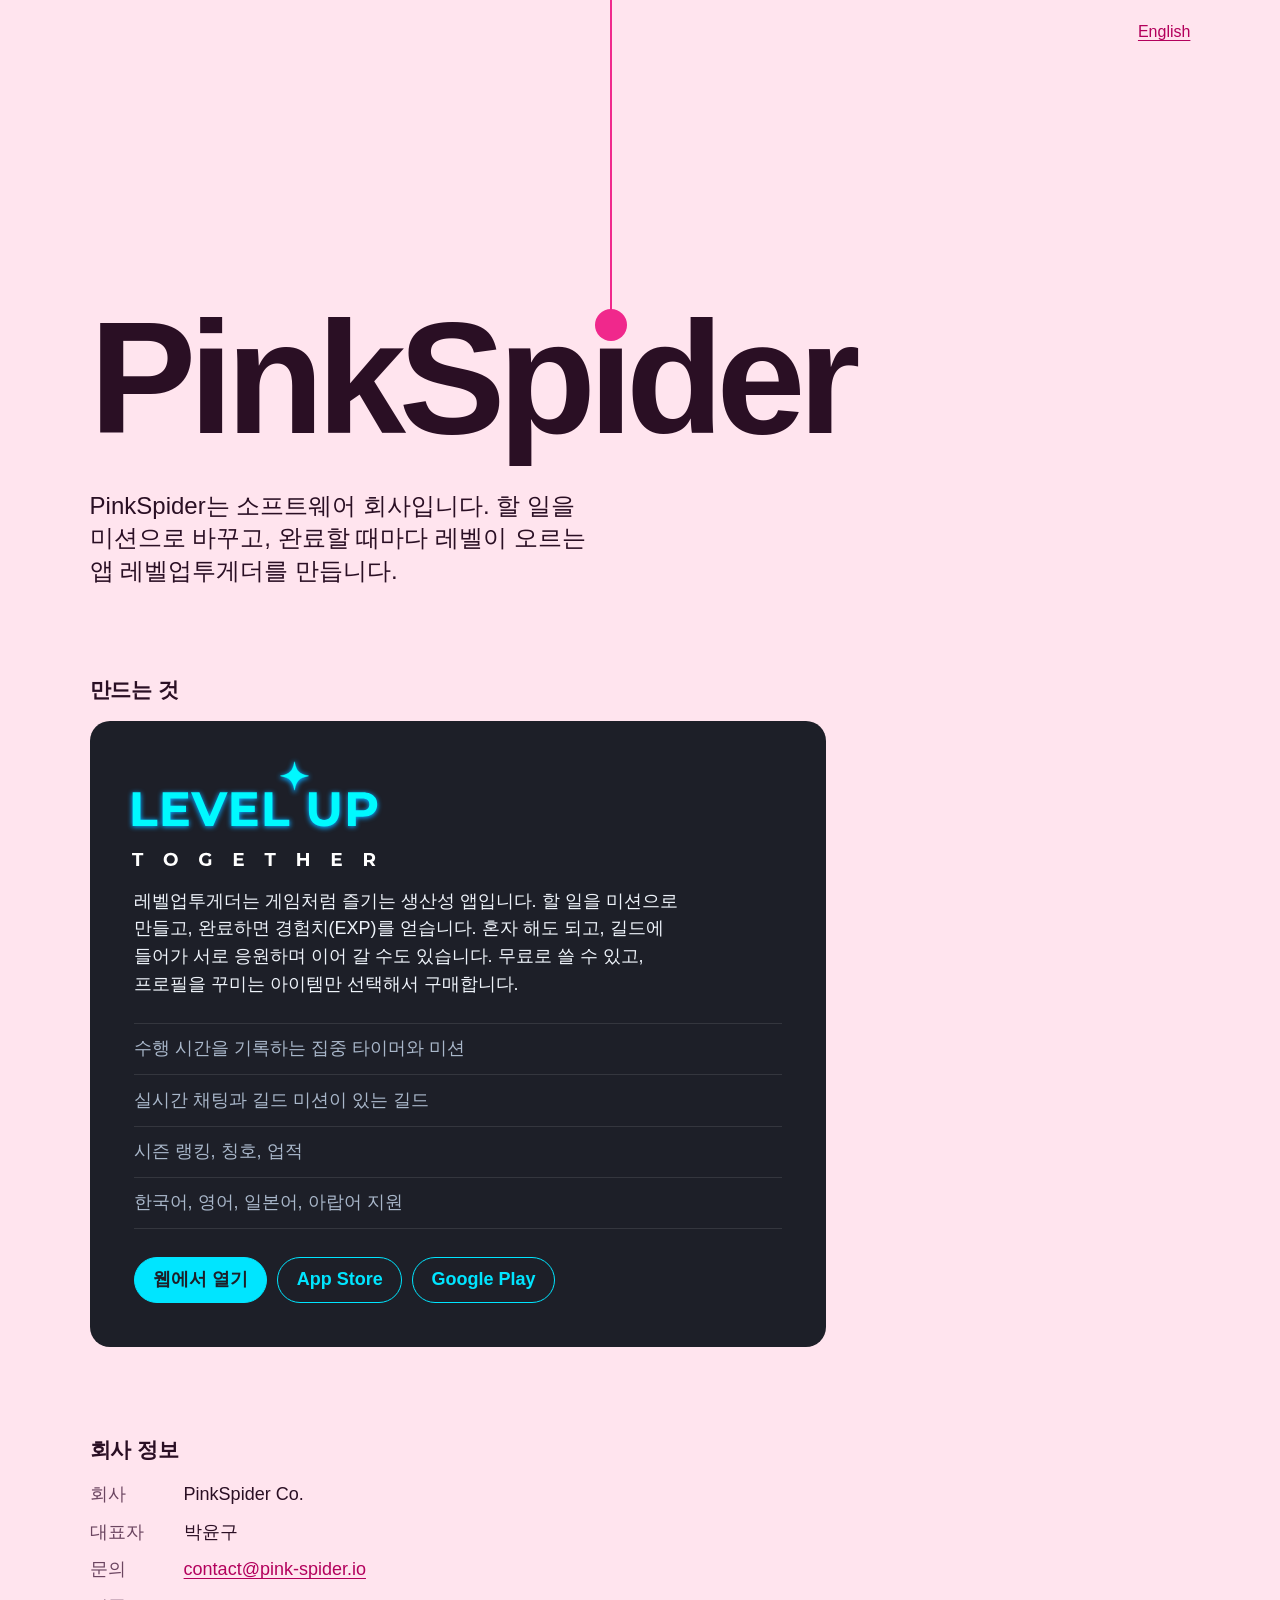
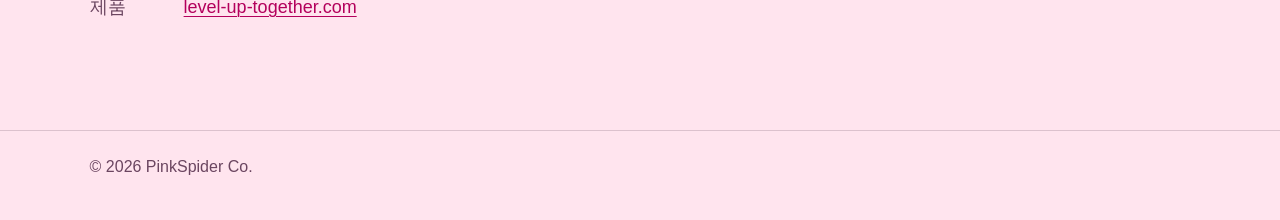
==== ko/index.html @ 1b4ef824 "feat: [LUT-855] 회사 사이트 첫 페이지" ====
<!doctype html>
<html lang="ko">
  <head>
    <meta charset="utf-8" />
    <meta name="viewport" content="width=device-width, initial-scale=1" />
    <title>PinkSpider | 레벨업투게더를 만드는 회사</title>
    <meta
      name="description"
      content="PinkSpider는 레벨업투게더(Level Up Together)를 만드는 소프트웨어 회사입니다. 레벨업투게더는 할 일을 미션으로 바꾸고, 완료할 때마다 레벨이 오르는 앱입니다. 웹, iOS, Android에서 쓸 수 있습니다."
    />
    <link rel="canonical" href="https://pink-spider.io/ko/" />
    <link rel="alternate" hreflang="en" href="https://pink-spider.io/" />
    <link rel="alternate" hreflang="ko" href="https://pink-spider.io/ko/" />
    <link rel="alternate" hreflang="x-default" href="https://pink-spider.io/" />
    <link rel="icon" href="/assets/favicon.svg" type="image/svg+xml" />
    <meta name="theme-color" content="#ffe4ee" media="(prefers-color-scheme: light)" />
    <meta name="theme-color" content="#210b1c" media="(prefers-color-scheme: dark)" />
    <meta property="og:type" content="website" />
    <meta property="og:site_name" content="PinkSpider" />
    <meta property="og:title" content="PinkSpider | 레벨업투게더를 만드는 회사" />
    <meta
      property="og:description"
      content="할 일을 미션으로 바꾸고, 완료할 때마다 레벨이 오르는 앱 레벨업투게더를 만듭니다."
    />
    <meta property="og:url" content="https://pink-spider.io/ko/" />
    <meta property="og:image" content="https://pink-spider.io/assets/og.png" />
    <meta property="og:image:width" content="1200" />
    <meta property="og:image:height" content="630" />
    <meta property="og:locale" content="ko_KR" />
    <meta property="og:locale:alternate" content="en_US" />
    <meta name="twitter:card" content="summary_large_image" />
    <link rel="stylesheet" href="/assets/site.css" />
    <script type="application/ld+json">
      {
        "@context": "https://schema.org",
        "@type": "Organization",
        "name": "PinkSpider",
        "legalName": "PinkSpider Co.",
        "url": "https://pink-spider.io/",
        "email": "contact@pink-spider.io",
        "employee": {
          "@type": "Person",
          "name": "박윤구",
          "alternateName": "Yungoo Park",
          "jobTitle": "대표자"
        },
        "brand": {
          "@type": "Brand",
          "name": "레벨업투게더",
          "alternateName": "Level Up Together",
          "url": "https://level-up-together.com/"
        },
        "sameAs": ["https://level-up-together.com/"]
      }
    </script>
  </head>
  <body>
    <a class="lang" href="/" lang="en" hreflang="en">English</a>

    <main>
      <header class="hero">
        <h1 class="wordmark" lang="en">PinkSp<span class="wordmark__i">i<span class="spider" aria-hidden="true"><span class="spider__body"></span></span></span>der</h1>
        <p class="lede">
          PinkSpider는 소프트웨어 회사입니다. 할&nbsp;일을 미션으로 바꾸고, 완료할 때마다 레벨이
          오르는 앱 레벨업투게더를 만듭니다.
        </p>
      </header>

      <section class="section" aria-labelledby="product-title">
        <h2 class="section__title" id="product-title">만드는 것</h2>
        <div class="product">
          <img
            class="product__logo"
            src="/assets/level-up-together.svg"
            alt="레벨업투게더 (Level Up Together)"
            width="906"
            height="404"
          />
          <p class="product__desc">
            레벨업투게더는 게임처럼 즐기는 생산성 앱입니다. 할&nbsp;일을 미션으로 만들고, 완료하면
            경험치(EXP)를 얻습니다. 혼자 해도 되고, 길드에 들어가 서로 응원하며 이어 갈 수도
            있습니다. 무료로 쓸 수 있고, 프로필을 꾸미는 아이템만 선택해서 구매합니다.
          </p>
          <ul class="product__facts">
            <li>수행 시간을 기록하는 집중 타이머와 미션</li>
            <li>실시간 채팅과 길드 미션이 있는 길드</li>
            <li>시즌 랭킹, 칭호, 업적</li>
            <li>한국어, 영어, 일본어, 아랍어 지원</li>
          </ul>
          <p class="product__links">
            <a class="button button--solid" href="https://level-up-together.com/">웹에서 열기</a>
            <a
              class="button"
              href="https://apps.apple.com/app/id6791061267"
              aria-label="App Store에서 레벨업투게더 보기"
              >App Store</a
            >
            <a
              class="button"
              href="https://play.google.com/store/apps/details?id=prod.level_up_together.com"
              aria-label="Google Play에서 레벨업투게더 보기"
              >Google Play</a
            >
          </p>
        </div>
      </section>

      <section class="section" aria-labelledby="company-title">
        <h2 class="section__title" id="company-title">회사 정보</h2>
        <dl class="facts">
          <dt>회사</dt>
          <dd lang="en">PinkSpider Co.</dd>
          <dt>대표자</dt>
          <dd>박윤구</dd>
          <dt>문의</dt>
          <dd><a href="mailto:contact@pink-spider.io">contact@pink-spider.io</a></dd>
          <dt>제품</dt>
          <dd><a href="https://level-up-together.com/">level-up-together.com</a></dd>
        </dl>
      </section>
    </main>

    <footer class="footer">
      <p lang="en">© 2026 PinkSpider Co.</p>
    </footer>
  </body>
</html>
---- assets/site.css ----
/* PinkSpider 회사 사이트 — 한 장짜리 정적 페이지. 외부 요청(글꼴·스크립트·분석)이 없다. */

:root {
  color-scheme: light dark;

  /* 회사: 분홍 종이 위에 자줏빛 잉크, 거미줄 한 가닥 */
  --paper: #ffe4ee;
  --ink: #2a0f24;
  --ink-soft: #6b4560;
  --thread: #f0288c;
  --link: #b3005c;
  --rule: rgb(42 15 36 / 0.16);

  /* 제품(Level Up Together)은 자기 색 그대로 */
  --lut-bg: #1d1f28;
  --lut-ink: #eef3fa;
  --lut-soft: #a9b7ca;
  --lut-cyan: #00e5ff;
  --lut-rule: rgb(255 255 255 / 0.1);

  /* 글꼴 파일을 싣지 않는다. Helvetica·Arial 계열은 글자 치수가 서로 같아 워드마크의 점 위치가 기기마다 같다 */
  --sans: "Helvetica Neue", Helvetica, Arial, "Apple SD Gothic Neo", "Malgun Gothic",
    "Noto Sans KR", sans-serif;

  --gutter: clamp(1.25rem, 7vw, 6rem);
  --measure: 40rem;
}

@media (prefers-color-scheme: dark) {
  :root {
    --paper: #210b1c;
    --ink: #ffe4ee;
    --ink-soft: #cfa5bd;
    --thread: #ff5fae;
    --link: #ff93c8;
    --rule: rgb(255 228 238 / 0.18);
    --lut-bg: #14161d;
  }
}

*,
*::before,
*::after {
  box-sizing: border-box;
}

html {
  -webkit-text-size-adjust: 100%;
  text-size-adjust: 100%;
}

body {
  margin: 0;
  background: var(--paper);
  color: var(--ink);
  font: 1.125rem/1.55 var(--sans);
}

:lang(ko) {
  word-break: keep-all;
  overflow-wrap: anywhere;
}

a {
  color: var(--link);
  text-decoration-thickness: 0.08em;
  text-underline-offset: 0.18em;
}

a:hover {
  text-decoration-thickness: 0.16em;
}

:focus-visible {
  outline: 3px solid var(--thread);
  outline-offset: 3px;
  border-radius: 2px;
}

/* 언어 바꾸기 */
.lang {
  position: absolute;
  top: 1.25rem;
  right: var(--gutter);
  font-size: 1rem;
}

/* 첫 화면: 워드마크와 한 문장 */
.hero {
  padding: clamp(9rem, 34vh, 20rem) var(--gutter) 0;
}

.wordmark {
  margin: 0;
  font-size: clamp(3.1rem, 15.5vw, 10rem);
  font-weight: 700;
  letter-spacing: -0.045em;
  line-height: 0.9;
  white-space: nowrap;
}

/*
 * "Spider" 의 i 점이 실에 매달린 거미다.
 * .spider 는 높이 0·폭 100% 인 inline-block 을 왼쪽으로 100% 당겨 i 위에 겹친 것이다.
 * 그래서 가로는 i 폭의 한가운데(어떤 글꼴이든), 세로는 글자 기준선에서 잰 값(em)이 된다.
 */
.wordmark__i {
  position: relative;
  display: inline-block;
  margin-right: -0.045em; /* 감싼 글자에는 자간이 안 먹으므로 직접 준다 */
  letter-spacing: 0;
}

.spider {
  position: relative;
  display: inline-block;
  width: 100%;
  height: 0;
  margin-left: -100%;
  vertical-align: baseline;
}

/* 원래 i 점을 종이 색으로 가린다 */
.spider::before {
  content: "";
  position: absolute;
  bottom: 0.553em;
  left: -0.02em;
  right: -0.02em;
  height: 0.285em;
  background: var(--paper);
}

.spider__body {
  position: absolute;
  bottom: 0.578em;
  left: 50%;
  width: 0;
  height: 0;
}

/* 실 */
.spider__body::before {
  content: "";
  position: absolute;
  bottom: 0.19em;
  left: -0.75px;
  width: 1.5px;
  height: 130vh;
  background: var(--thread);
}

/* 거미(점) */
.spider__body::after {
  content: "";
  position: absolute;
  bottom: 0;
  left: -0.1em;
  width: 0.2em;
  height: 0.2em;
  border-radius: 50%;
  background: var(--thread);
}

@media (prefers-reduced-motion: no-preference) {
  .spider__body {
    animation: lower 1.3s cubic-bezier(0.22, 0.9, 0.3, 1.1) 0.25s both;
  }
}

@keyframes lower {
  from {
    transform: translateY(-70vh);
  }

  to {
    transform: none;
  }
}

.nowrap {
  white-space: nowrap;
}

.lede {
  max-width: 31rem;
  margin: clamp(1.5rem, 4vw, 2.5rem) 0 0;
  font-size: clamp(1.25rem, 2.7vw, 1.5rem);
  line-height: 1.35;
}

/* 본문 구역 */
.section {
  margin-top: clamp(3.5rem, 10vh, 6.5rem);
  padding: 0 var(--gutter);
}

.section__title {
  margin: 0 0 1.125rem;
  font-size: 1.3125rem;
  line-height: 1.25;
  letter-spacing: -0.01em;
}

/* 제품: 회사 종이 위에 놓인 제품의 세계 */
.product {
  max-width: 46rem;
  padding: clamp(1.5rem, 4.5vw, 2.75rem);
  border-radius: 1.25rem;
  background: var(--lut-bg);
  color: var(--lut-ink);
}

.product__logo {
  display: block;
  width: min(16rem, 78%);
  height: auto;
  margin: -0.5rem 0 0 -0.4rem;
}

.product__desc {
  max-width: 36rem;
  margin: 1rem 0 0;
}

.product__facts {
  margin: 1.5rem 0 0;
  padding: 0;
  list-style: none;
  color: var(--lut-soft);
}

.product__facts li {
  padding: 0.7rem 0;
  border-top: 1px solid var(--lut-rule);
}

.product__facts li:last-child {
  border-bottom: 1px solid var(--lut-rule);
}

.product__links {
  display: flex;
  flex-wrap: wrap;
  gap: 0.625rem;
  margin: 1.75rem 0 0;
}

.button {
  display: inline-block;
  padding: 0.7rem 1.15rem;
  border: 1.5px solid var(--lut-cyan);
  border-radius: 999px;
  color: var(--lut-cyan);
  font-weight: 700;
  line-height: 1.2;
  text-decoration: none;
}

.button:hover {
  background: rgb(0 229 255 / 0.12);
}

.button--solid {
  background: var(--lut-cyan);
  color: var(--lut-bg);
}

.button--solid:hover {
  background: #7df2ff;
}

.product :focus-visible {
  outline-color: #fff;
}

/* 회사 정보 */
.facts {
  display: grid;
  grid-template-columns: max-content 1fr;
  gap: 0.6rem 2.5rem;
  max-width: var(--measure);
  margin: 0;
}

.facts dt {
  color: var(--ink-soft);
}

.facts dd {
  margin: 0;
  overflow-wrap: anywhere;
}

@media (max-width: 26rem) {
  .facts {
    grid-template-columns: 1fr;
    gap: 0;
  }

  .facts dd {
    margin-bottom: 0.9rem;
  }
}

.footer {
  margin-top: clamp(4rem, 12vh, 7.5rem);
  padding: 1.5rem var(--gutter) 2.5rem;
  border-top: 1px solid var(--rule);
  color: var(--ink-soft);
  font-size: 1rem;
}

.footer p {
  margin: 0;
}

/* 없는 주소(404) */
.notfound {
  padding: clamp(6rem, 24vh, 14rem) var(--gutter) 0;
}

.notfound__title {
  margin: 0;
  font-size: clamp(2rem, 7vw, 3.75rem);
  line-height: 1.05;
  letter-spacing: -0.03em;
}

.notfound p {
  max-width: 31rem;
  margin: 1.25rem 0 0;
}
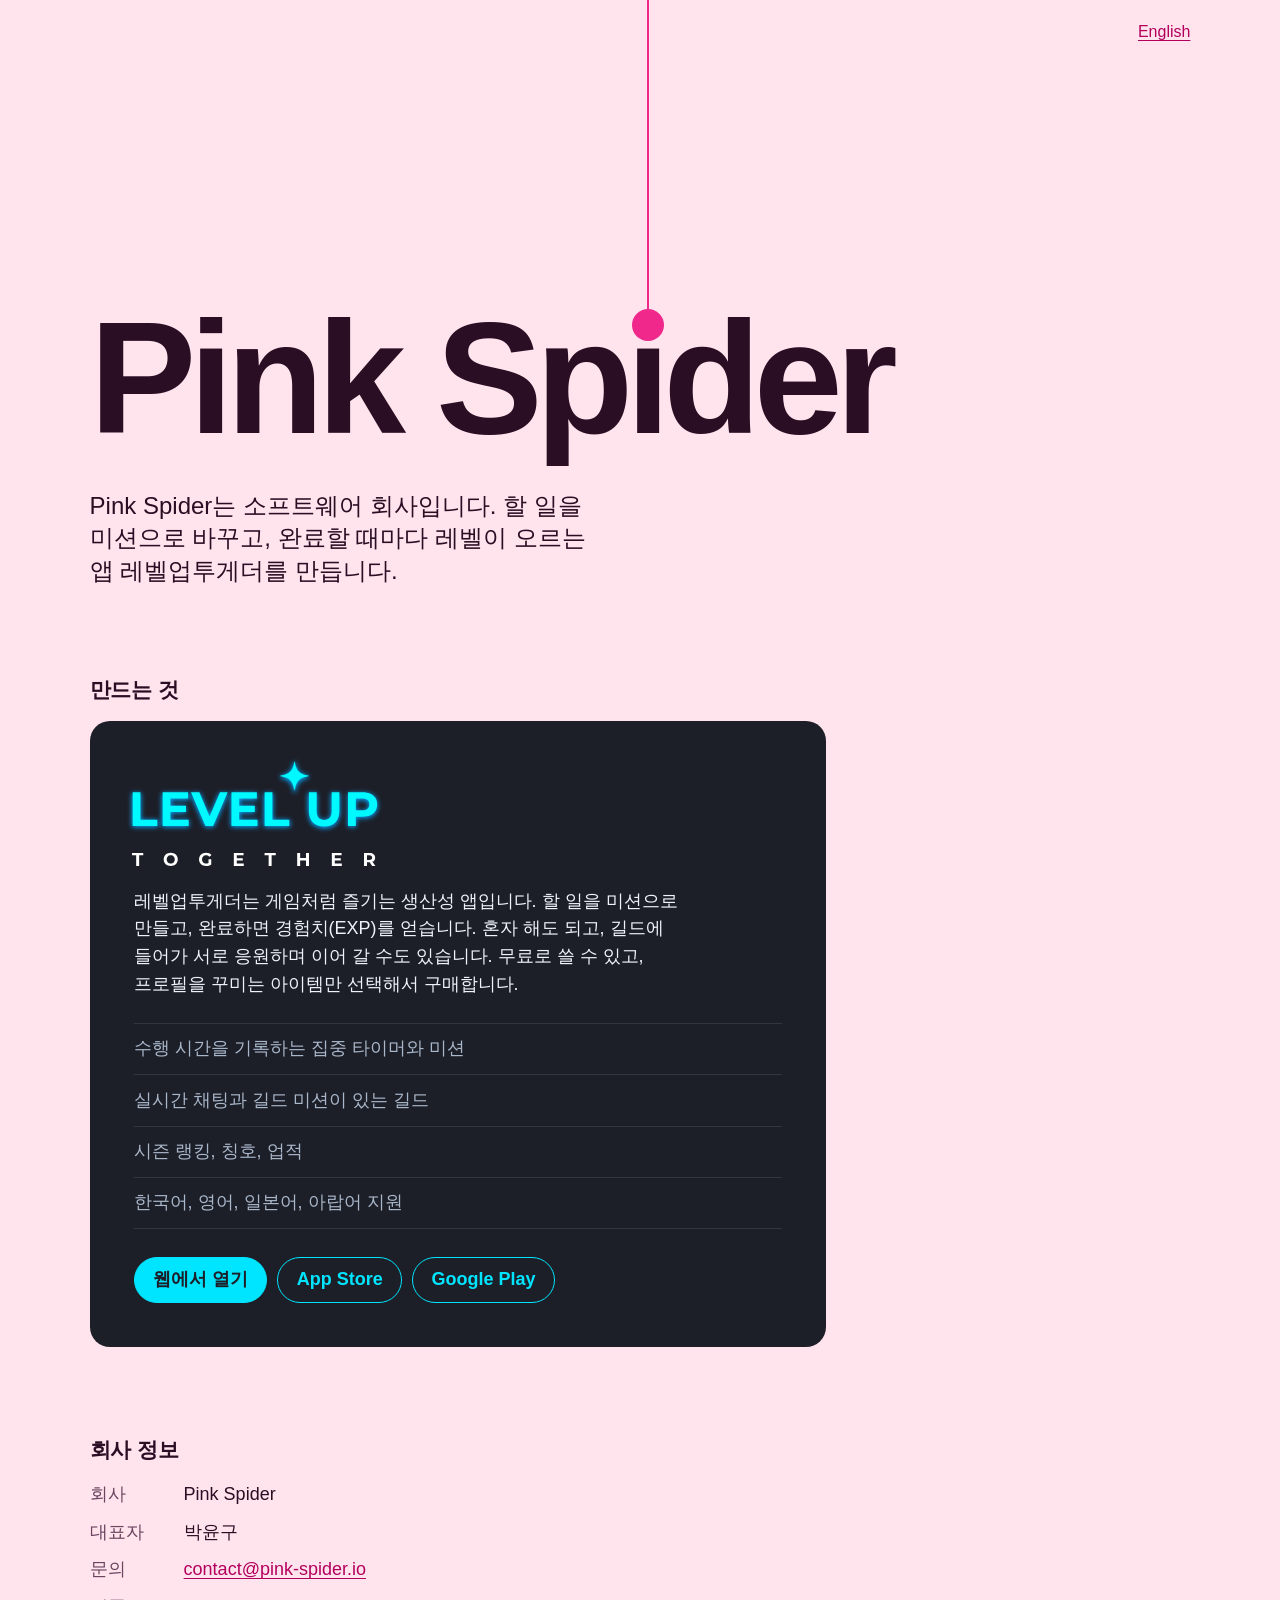
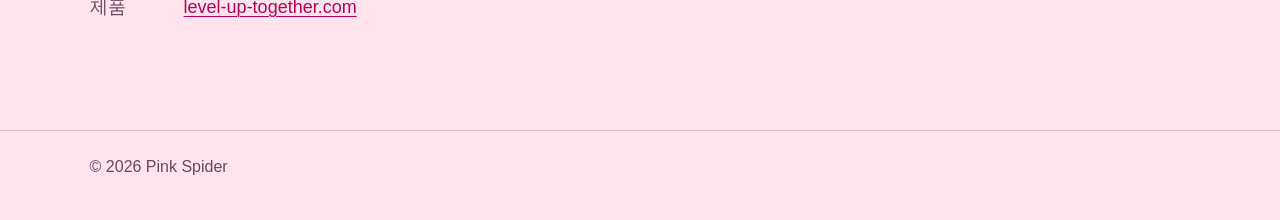
==== commit 60f773ef: "fix: [LUT-855] 회사 이름 Pink Spider 로 표기 통일" ====
--- a/ko/index.html
+++ b/ko/index.html
@@ -3,10 +3,10 @@
   <head>
     <meta charset="utf-8" />
     <meta name="viewport" content="width=device-width, initial-scale=1" />
-    <title>PinkSpider | 레벨업투게더를 만드는 회사</title>
+    <title>Pink Spider | 레벨업투게더를 만드는 회사</title>
     <meta
       name="description"
-      content="PinkSpider는 레벨업투게더(Level Up Together)를 만드는 소프트웨어 회사입니다. 레벨업투게더는 할 일을 미션으로 바꾸고, 완료할 때마다 레벨이 오르는 앱입니다. 웹, iOS, Android에서 쓸 수 있습니다."
+      content="Pink Spider는 레벨업투게더(Level Up Together)를 만드는 소프트웨어 회사입니다. 레벨업투게더는 할 일을 미션으로 바꾸고, 완료할 때마다 레벨이 오르는 앱입니다. 웹, iOS, Android에서 쓸 수 있습니다."
     />
     <link rel="canonical" href="https://pink-spider.io/ko/" />
     <link rel="alternate" hreflang="en" href="https://pink-spider.io/" />
@@ -16,8 +16,8 @@
     <meta name="theme-color" content="#ffe4ee" media="(prefers-color-scheme: light)" />
     <meta name="theme-color" content="#210b1c" media="(prefers-color-scheme: dark)" />
     <meta property="og:type" content="website" />
-    <meta property="og:site_name" content="PinkSpider" />
-    <meta property="og:title" content="PinkSpider | 레벨업투게더를 만드는 회사" />
+    <meta property="og:site_name" content="Pink Spider" />
+    <meta property="og:title" content="Pink Spider | 레벨업투게더를 만드는 회사" />
     <meta
       property="og:description"
       content="할 일을 미션으로 바꾸고, 완료할 때마다 레벨이 오르는 앱 레벨업투게더를 만듭니다."
@@ -34,8 +34,7 @@
       {
         "@context": "https://schema.org",
         "@type": "Organization",
-        "name": "PinkSpider",
-        "legalName": "PinkSpider Co.",
+        "name": "Pink Spider",
         "url": "https://pink-spider.io/",
         "email": "contact@pink-spider.io",
         "employee": {
@@ -59,9 +58,9 @@
 
     <main>
       <header class="hero">
-        <h1 class="wordmark" lang="en">PinkSp<span class="wordmark__i">i<span class="spider" aria-hidden="true"><span class="spider__body"></span></span></span>der</h1>
+        <h1 class="wordmark" lang="en">Pink Sp<span class="wordmark__i">i<span class="spider" aria-hidden="true"><span class="spider__body"></span></span></span>der</h1>
         <p class="lede">
-          PinkSpider는 소프트웨어 회사입니다. 할&nbsp;일을 미션으로 바꾸고, 완료할 때마다 레벨이
+          Pink&nbsp;Spider는 소프트웨어 회사입니다. 할&nbsp;일을 미션으로 바꾸고, 완료할 때마다 레벨이
           오르는 앱 레벨업투게더를 만듭니다.
         </p>
       </header>
@@ -109,7 +108,7 @@
         <h2 class="section__title" id="company-title">회사 정보</h2>
         <dl class="facts">
           <dt>회사</dt>
-          <dd lang="en">PinkSpider Co.</dd>
+          <dd lang="en">Pink Spider</dd>
           <dt>대표자</dt>
           <dd>박윤구</dd>
           <dt>문의</dt>
@@ -121,7 +120,7 @@
     </main>
 
     <footer class="footer">
-      <p lang="en">© 2026 PinkSpider Co.</p>
+      <p lang="en">© 2026 Pink Spider</p>
     </footer>
   </body>
 </html>
--- a/assets/site.css
+++ b/assets/site.css
@@ -1,4 +1,4 @@
-/* PinkSpider 회사 사이트 — 한 장짜리 정적 페이지. 외부 요청(글꼴·스크립트·분석)이 없다. */
+/* Pink Spider 회사 사이트 — 한 장짜리 정적 페이지. 외부 요청(글꼴·스크립트·분석)이 없다. */
 
 :root {
   color-scheme: light dark;
